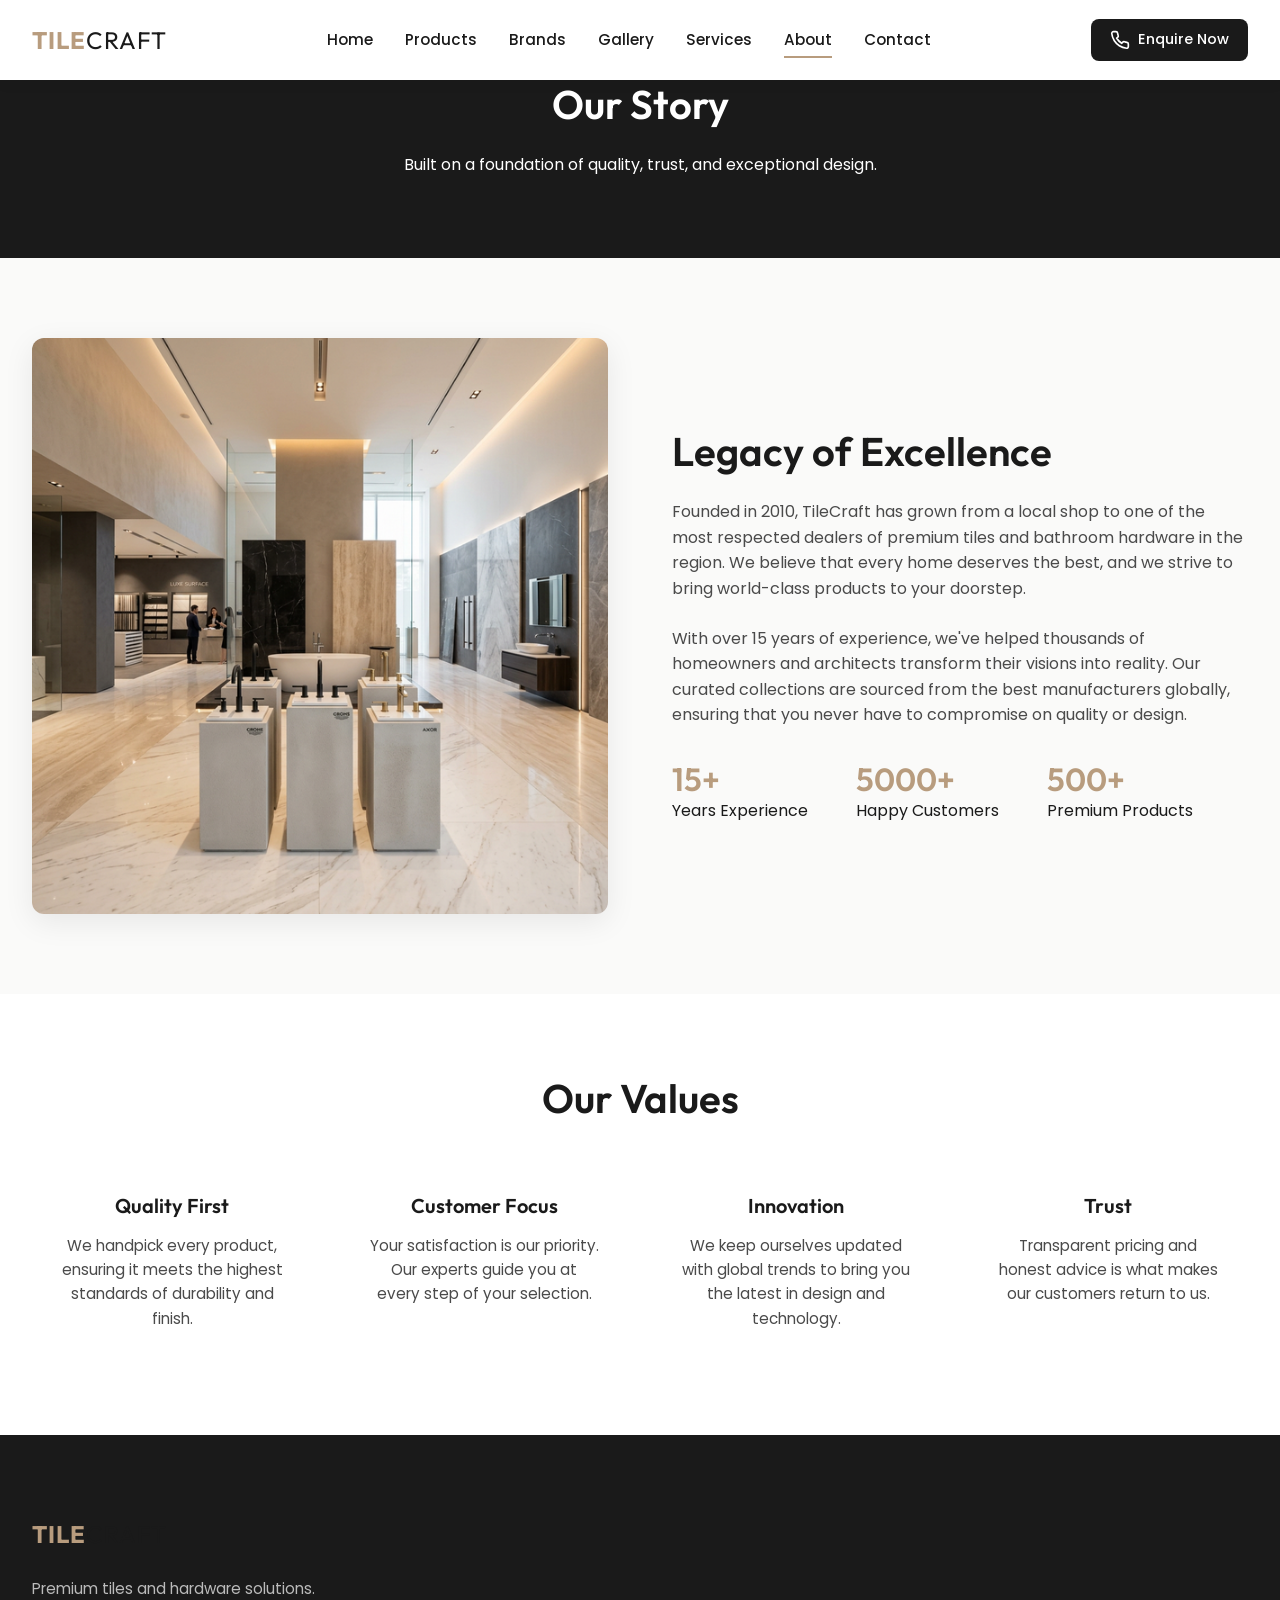
==== about.html @ e50e5b7f "new" ====
<!DOCTYPE html>
<html lang="en">
<head>
    <meta charset="UTF-8">
    <meta name="viewport" content="width=device-width, initial-scale=1.0">
    <title>About Us | Our Story & Mission | TileCraft</title>
    
    <!-- Optimized Font Loading -->
    <link rel="preconnect" href="https://fonts.googleapis.com">
    <link rel="preconnect" href="https://fonts.gstatic.com" crossorigin>
    <link href="https://fonts.googleapis.com/css2?family=Outfit:wght@300;400;500;600;700&family=Poppins:wght@300;400;500;600&display=swap" rel="stylesheet">
    
    <link rel="stylesheet" href="styles/main.css">
</head>
<body>
    <header class="header">
        <div class="container header-content">
            <a href="index.html" class="logo">
                <span class="logo-bold">TILE</span>CRAFT
            </a>
            
            <nav class="nav">
                <ul class="nav-list">
                    <li><a href="index.html">Home</a></li>
                    <li><a href="products.html">Products</a></li>
                    <li><a href="brands.html">Brands</a></li>
                    <li><a href="gallery.html">Gallery</a></li>
                    <li><a href="services.html">Services</a></li>
                    <li><a href="about.html" class="active">About</a></li>
                    <li><a href="contact.html">Contact</a></li>
                </ul>
            </nav>

            <div class="header-actions">
                <a href="tel:+91XXXXXXXXXX" class="phone-link">
                    <svg width="20" height="20" viewBox="0 0 24 24" fill="none" stroke="currentColor" stroke-width="2"><path d="M22 16.92v3a2 2 0 0 1-2.18 2 19.79 19.79 0 0 1-8.63-3.07 19.5 19.5 0 0 1-6-6 19.79 19.79 0 0 1-3.07-8.67A2 2 0 0 1 4.11 2h3a2 2 0 0 1 2 1.72 12.84 12.84 0 0 0 .7 2.81 2 2 0 0 1-.45 2.11L8.09 9.91a16 16 0 0 0 6 6l1.27-1.27a2 2 0 0 1 2.11-.45 12.84 12.84 0 0 0 2.81.7A2 2 0 0 1 22 16.92z"></path></svg>
                    <span>Enquire Now</span>
                </a>
                <button class="mobile-toggle" aria-label="Toggle Menu">
                    <span></span>
                    <span></span>
                    <span></span>
                </button>
            </div>
        </div>
    </header>

    <main>
        <section class="page-header page-header-black">
            <div class="container">
                <h1 class="section-title">Our Story</h1>
                <p>Built on a foundation of quality, trust, and exceptional design.</p>
            </div>
        </section>

        <section class="section-padding">
            <div class="container">
                <div style="display: grid; grid-template-columns: 1fr 1fr; gap: 4rem; align-items: center;">
                    <div>
                        <img src="assets/hero_showroom.png" alt="Our Showroom" style="border-radius: var(--radius-md); box-shadow: var(--shadow-md);">
                    </div>
                    <div>
                        <h2 style="font-size: 2.5rem; margin-bottom: 1.5rem;">Legacy of Excellence</h2>
                        <p style="margin-bottom: 1.5rem; color: var(--text-secondary);">Founded in 2010, TileCraft has grown from a local shop to one of the most respected dealers of premium tiles and bathroom hardware in the region. We believe that every home deserves the best, and we strive to bring world-class products to your doorstep.</p>
                        <p style="margin-bottom: 2rem; color: var(--text-secondary);">With over 15 years of experience, we've helped thousands of homeowners and architects transform their visions into reality. Our curated collections are sourced from the best manufacturers globally, ensuring that you never have to compromise on quality or design.</p>
                        <div style="display: flex; gap: 3rem;">
                            <div>
                                <h3 style="color: var(--accent); font-size: 2rem;">15+</h3>
                                <p>Years Experience</p>
                            </div>
                            <div>
                                <h3 style="color: var(--accent); font-size: 2rem;">5000+</h3>
                                <p>Happy Customers</p>
                            </div>
                            <div>
                                <h3 style="color: var(--accent); font-size: 2rem;">500+</h3>
                                <p>Premium Products</p>
                            </div>
                        </div>
                    </div>
                </div>
            </div>
        </section>

        <section class="section-padding bg-white" style="background: var(--bg-secondary);">
            <div class="container">
                <div class="section-header text-center">
                    <h2 class="section-title">Our Values</h2>
                </div>
                <div class="features-grid">
                    <div class="feature-item">
                        <h3>Quality First</h3>
                        <p>We handpick every product, ensuring it meets the highest standards of durability and finish.</p>
                    </div>
                    <div class="feature-item">
                        <h3>Customer Focus</h3>
                        <p>Your satisfaction is our priority. Our experts guide you at every step of your selection.</p>
                    </div>
                    <div class="feature-item">
                        <h3>Innovation</h3>
                        <p>We keep ourselves updated with global trends to bring you the latest in design and technology.</p>
                    </div>
                    <div class="feature-item">
                        <h3>Trust</h3>
                        <p>Transparent pricing and honest advice is what makes our customers return to us.</p>
                    </div>
                </div>
            </div>
        </section>
    </main>

    <footer class="footer">
        <div class="container footer-grid">
            <div class="footer-brand">
                <a href="index.html" class="logo"><span class="logo-bold">TILE</span>CRAFT</a>
                <p>Premium tiles and hardware solutions.</p>
            </div>
        </div>
    </footer>

    <!-- Mobile Action Bar -->
    <div class="mobile-bar">
        <a href="index.html" class="mobile-item">
            <svg viewBox="0 0 24 24" fill="none" stroke="currentColor" stroke-width="2"><path d="M3 9l9-7 9 7v11a2 2 0 0 1-2 2H5a2 2 0 0 1-2-2z"></path><polyline points="9 22 9 12 15 12 15 22"></polyline></svg>
            <span>Home</span>
        </a>
        <a href="products.html" class="mobile-item">
            <svg viewBox="0 0 24 24" fill="none" stroke="currentColor" stroke-width="2"><rect x="3" y="3" width="7" height="7"></rect><rect x="14" y="3" width="7" height="7"></rect><rect x="14" y="14" width="7" height="7"></rect><rect x="3" y="14" width="7" height="7"></rect></svg>
            <span>Catalog</span>
        </a>
        <a href="tel:+91XXXXXXXXXX" class="mobile-item">
            <svg viewBox="0 0 24 24" fill="none" stroke="currentColor" stroke-width="2"><path d="M22 16.92v3a2 2 0 0 1-2.18 2 19.79 19.79 0 0 1-8.63-3.07 19.5 19.5 0 0 1-6-6 19.79 19.79 0 0 1-3.07-8.67A2 2 0 0 1 4.11 2h3a2 2 0 0 1 2 1.72 12.84 12.84 0 0 0 .7 2.81 2 2 0 0 1-.45 2.11L8.09 9.91a16 16 0 0 0 6 6l1.27-1.27a2 2 0 0 1 2.11-.45 12.84 12.84 0 0 0 2.81.7A2 2 0 0 1 22 16.92z"></path></svg>
            <span>Call</span>
        </a>
        <button class="mobile-item" id="mobileMenuBtn">
            <svg viewBox="0 0 24 24" fill="none" stroke="currentColor" stroke-width="2"><line x1="3" y1="12" x2="21" y2="12"></line><line x1="3" y1="6" x2="21" y2="6"></line><line x1="3" y1="18" x2="21" y2="18"></line></svg>
            <span>Menu</span>
        </button>
    </div>

    <script src="scripts/main.js"></script>
    <div class="nav-overlay"></div>
</body>
</html>
---- styles/main.css ----
/* Google Fonts are now loaded in the HTML <head> for better performance */

:root {
    /* Primary Color Palette */
    --bg-primary: #FAFAF9;
    --bg-secondary: #FFFFFF;
    --text-primary: #1A1A1A;
    --text-secondary: #4A4A4A;
    --accent: #B89C7E; /* Sophisticated earth tone */
    --accent-hover: #9E856A;
    --border: #E5E5E5;
    --success: #2D6A4F;
    
    /* Spacing */
    --space-xs: 0.5rem;
    --space-sm: 1rem;
    --space-md: 1.5rem;
    --space-lg: 3rem;
    --space-xl: 5rem;
    
    /* Shadows */
    --shadow-sm: 0 4px 12px rgba(0,0,0,0.05);
    --shadow-md: 0 8px 30px rgba(0,0,0,0.08);
    
    /* Borders */
    --radius-sm: 8px;
    --radius-md: 12px;
    --radius-lg: 20px;
    
    /* Layout */
    --container-width: 1400px;
    --header-height: 80px;
    
    /* Transitions */
    --transition: all 0.3s ease-in-out;
}

* {
    margin: 0;
    padding: 0;
    box-sizing: border-box;
}

html {
    scroll-behavior: smooth;
}

body {
    font-family: 'Poppins', sans-serif;
    background-color: var(--bg-primary);
    color: var(--text-primary);
    line-height: 1.6;
    overflow-x: hidden;
}

h1, h2, h3, h4, h5, h6 {
    font-family: 'Outfit', sans-serif;
    font-weight: 600;
    line-height: 1.2;
}

a {
    text-decoration: none;
    color: inherit;
    transition: var(--transition);
}

ul {
    list-style: none;
}

img {
    max-width: 100%;
    display: block;
}

.container {
    max-width: var(--container-width);
    margin: 0 auto;
    padding: 0 2rem;
}

/* Reusable Components */
.btn {
    display: inline-flex;
    align-items: center;
    justify-content: center;
    padding: 0.75rem 1.5rem;
    border-radius: var(--radius-sm);
    font-family: 'Outfit', sans-serif;
    font-weight: 500;
    cursor: pointer;
    transition: var(--transition);
    border: none;
    font-size: 1rem;
}

.btn-primary {
    background-color: var(--text-primary);
    color: white;
}

.btn-primary:hover {
    background-color: var(--accent);
}

.btn-outline {
    background-color: transparent;
    border: 1px solid var(--text-primary);
    color: var(--text-primary);
}

.btn-outline:hover {
    background-color: var(--text-primary);
    color: white;
}

.section-padding {
    padding: var(--space-xl) 0;
}

.text-center {
    text-align: center;
}

.section-title {
    font-size: 2.5rem;
    margin-bottom: var(--space-md);
}

.page-header {
    text-align: center;
    padding: var(--space-xl) 0;
    color: white;
}

.page-header-black {
    background-color: var(--text-primary);
}

.page-header-skin {
    background-color: var(--accent);
}

@media (max-width: 768px) {
    .section-title {
        font-size: clamp(1.8rem, 5vw, 3rem);
    }
    h1 {
        font-size: clamp(2.2rem, 8vw, 4rem);
    }
    .container {
        padding: 0 1.5rem;
    }
}

/* Header Styles */
.header {
    position: fixed;
    top: 0;
    left: 0;
    width: 100%;
    height: var(--header-height);
    z-index: 1000;
    transition: var(--transition);
    display: flex;
    align-items: center;
    background-color: var(--bg-secondary);
    box-shadow: var(--shadow-sm);
}

.header.sticky {
    background-color: rgba(255, 255, 255, 0.95);
    backdrop-filter: blur(10px);
}

.header-content {
    display: flex;
    align-items: center;
    justify-content: space-between;
    width: 100%;
}

.logo {
    font-family: 'Outfit', sans-serif;
    font-size: 1.5rem;
    font-weight: 400;
    letter-spacing: 1px;
    color: var(--text-primary);
}

.logo-bold {
    font-weight: 700;
    color: var(--accent);
}

.nav-list {
    display: flex;
    gap: 2rem;
}

.nav-list a {
    font-weight: 500;
    font-size: 0.95rem;
    position: relative;
    padding: 0.5rem 0;
    color: var(--text-primary);
}

.nav-list a::after {
    content: '';
    position: absolute;
    bottom: 0;
    left: 0;
    width: 0;
    height: 2px;
    background-color: var(--accent);
    transition: var(--transition);
}

.nav-list a:hover::after,
.nav-list a.active::after {
    width: 100%;
}

.header-actions {
    display: flex;
    align-items: center;
    gap: 1.5rem;
}

.phone-link {
    display: flex;
    align-items: center;
    gap: 0.5rem;
    background-color: var(--text-primary);
    color: white;
    padding: 0.6rem 1.2rem;
    border-radius: var(--radius-sm);
    font-size: 0.9rem;
    font-weight: 500;
}

.phone-link:hover {
    background-color: var(--accent);
}

.mobile-toggle {
    display: none;
    flex-direction: column;
    gap: 6px;
    background: none;
    border: none;
    cursor: pointer;
}

.mobile-toggle span {
    width: 30px;
    height: 2px;
    background-color: var(--text-primary);
    transition: var(--transition);
}

/* Hero Section Styles */
.hero {
    position: relative;
    height: 100vh;
    min-height: 700px;
    display: flex;
    align-items: center;
    color: white;
    overflow: hidden;
}

.hero-bg {
    position: absolute;
    top: 0;
    left: 0;
    width: 100%;
    height: 100%;
    z-index: -1;
}

.hero-bg::before {
    content: '';
    position: absolute;
    top: 0;
    left: 0;
    width: 100%;
    height: 100%;
    background: linear-gradient(to right, rgba(0,0,0,0.7) 0%, rgba(0,0,0,0.2) 100%);
    z-index: 1;
}

.hero-bg img {
    width: 100%;
    height: 100%;
    object-fit: cover;
}

.hero-tag {
    display: inline-block;
    font-family: 'Outfit', sans-serif;
    font-weight: 600;
    text-transform: uppercase;
    letter-spacing: 2px;
    font-size: 0.9rem;
    color: var(--accent);
    margin-bottom: 1rem;
}

.hero-title {
    font-size: 4rem;
    line-height: 1.1;
    margin-bottom: 1.5rem;
}

.hero-desc {
    font-size: 1.2rem;
    max-width: 600px;
    margin-bottom: 2.5rem;
    opacity: 0.9;
}

.hero-btns {
    display: flex;
    gap: 1.5rem;
}

.hero-btns .btn-outline {
    border-color: white;
    color: white;
}

.hero-btns .btn-outline:hover {
    background-color: white;
    color: var(--text-primary);
}

/* Category Grid Styles */
.category-grid {
    display: grid;
    grid-template-columns: repeat(3, 1fr);
    gap: 2rem;
    margin-top: var(--space-lg);
}

.category-card {
    position: relative;
    border-radius: var(--radius-md);
    overflow: hidden;
    background-color: var(--bg-secondary);
    box-shadow: var(--shadow-sm);
    height: 350px;
    transition: var(--transition);
}

.category-card:hover {
    transform: translateY(-10px);
    box-shadow: var(--shadow-md);
}

.category-img {
    height: 100%;
    width: 100%;
}

.category-img img {
    width: 100%;
    height: 100%;
    object-fit: cover;
    transition: transform 0.5s ease;
}

.category-card:hover .category-img img {
    transform: scale(1.1);
}

.category-info {
    position: absolute;
    bottom: 0;
    left: 0;
    width: 100%;
    padding: var(--space-md);
    background: linear-gradient(to top, rgba(0,0,0,0.8) 0%, transparent 100%);
    color: white;
}

.category-info h3 {
    font-size: 1.5rem;
    margin-bottom: 0.5rem;
}

.category-link {
    font-size: 0.9rem;
    font-weight: 600;
    text-transform: uppercase;
    letter-spacing: 1px;
    border-bottom: 2px solid var(--accent);
}

.promo-card {
    background-color: var(--accent);
    color: white;
    display: flex;
    align-items: center;
    justify-content: center;
    text-align: center;
    padding: var(--space-lg);
}

.promo-content h3 {
    font-size: 1.8rem;
    margin-bottom: 1rem;
}

.promo-content p {
    margin-bottom: 2rem;
    opacity: 0.9;
}

.promo-card .btn-primary {
    background-color: white;
    color: var(--text-primary);
}

/* Footer & WhatsApp */
.footer {
    background-color: #1A1A1A;
    color: white;
    padding: var(--space-xl) 0 var(--space-md);
}

.footer-grid {
    display: grid;
    grid-template-columns: 2fr 1fr 1fr 1.5fr;
    gap: 3rem;
    border-bottom: 1px solid rgba(255,255,255,0.1);
    padding-bottom: var(--space-lg);
}

.footer-brand p {
    margin-top: 1.5rem;
    opacity: 0.7;
    font-size: 0.95rem;
}

.footer-links h4, .footer-contact h4 {
    margin-bottom: 1.5rem;
    font-family: 'Outfit', sans-serif;
    font-size: 1.1rem;
}

.footer-links ul li {
    margin-bottom: 0.8rem;
}

.footer-links ul li a {
    opacity: 0.7;
    font-size: 0.95rem;
}

.footer-links ul li a:hover {
    opacity: 1;
    color: var(--accent);
}

.footer-contact p {
    opacity: 0.7;
    font-size: 0.95rem;
    margin-bottom: 1rem;
}

.footer-bottom {
    padding-top: var(--space-md);
    font-size: 0.9rem;
    opacity: 0.5;
}

.whatsapp-float {
    position: fixed;
    bottom: 30px;
    right: 30px;
    background-color: #25D366;
    width: 60px;
    height: 60px;
    border-radius: 50%;
    display: flex;
    align-items: center;
    justify-content: center;
    box-shadow: 0 4px 15px rgba(0,0,0,0.2);
    z-index: 999;
    transition: var(--transition);
}

.whatsapp-float:hover {
    transform: scale(1.1);
}

/* Featured Products Section */
.bg-white {
    background-color: var(--bg-secondary);
}

.mt-lg {
    margin-top: var(--space-lg);
}

.product-grid {
    display: grid;
    grid-template-columns: repeat(4, 1fr);
    gap: 1.5rem;
    margin-top: var(--space-lg);
}

.product-card {
    background-color: var(--bg-primary);
    border-radius: var(--radius-md);
    overflow: hidden;
    transition: var(--transition);
    border: 1px solid var(--border);
}

.product-card:hover {
    transform: translateY(-5px);
    box-shadow: var(--shadow-sm);
    border-color: var(--accent);
}

.product-img {
    height: 250px;
    position: relative;
    overflow: hidden;
    background-color: #f0f0f0;
}

.product-img img {
    width: 100%;
    height: 100%;
    object-fit: cover;
    transition: transform 0.5s ease;
}

.product-card:hover .product-img img {
    transform: scale(1.05);
}

.product-tag {
    position: absolute;
    top: 15px;
    right: 15px;
    background-color: var(--accent);
    color: white;
    padding: 0.25rem 0.75rem;
    border-radius: 50px;
    font-size: 0.75rem;
    font-weight: 600;
    z-index: 10;
}

.product-content {
    padding: var(--space-md);
}

.product-brand {
    font-size: 0.8rem;
    text-transform: uppercase;
    letter-spacing: 1px;
    color: var(--text-secondary);
    display: block;
    margin-bottom: 0.25rem;
}

.product-content h3 {
    font-size: 1.1rem;
    margin-bottom: 0.5rem;
    white-space: nowrap;
    overflow: hidden;
    text-overflow: ellipsis;
}

.product-meta {
    font-size: 0.85rem;
    color: var(--text-secondary);
    margin-bottom: 1.5rem;
}

.w-100 {
    width: 100%;
}

/* Why Us Section */
.features-grid {
    display: grid;
    grid-template-columns: repeat(4, 1fr);
    gap: 2rem;
    margin-top: var(--space-lg);
}

.feature-item {
    text-align: center;
    padding: var(--space-md);
    transition: var(--transition);
}

.feature-item:hover {
    transform: translateY(-5px);
}

.feature-icon {
    width: 80px;
    height: 80px;
    background-color: var(--bg-secondary);
    border-radius: 50%;
    display: flex;
    align-items: center;
    justify-content: center;
    margin: 0 auto 1.5rem;
    color: var(--accent);
    box-shadow: var(--shadow-sm);
    transition: var(--transition);
}

.feature-item:hover .feature-icon {
    background-color: var(--accent);
    color: white;
}

.feature-item h3 {
    font-size: 1.25rem;
    margin-bottom: 1rem;
}

.feature-item p {
    font-size: 0.95rem;
    color: var(--text-secondary);
}

/* Brand Section */
.brands-showcase {
    background-color: var(--bg-primary);
    padding: var(--space-xl) 0;
}

.brand-showcase-grid {
    display: flex;
    flex-wrap: wrap;
    justify-content: center;
    align-items: center;
    gap: 4rem;
    margin-top: var(--space-lg);
}

.brand-logo-item {
    font-family: 'Outfit', sans-serif;
    font-size: 1.8rem;
    font-weight: 700;
    color: var(--text-secondary);
    opacity: 0.5;
    transition: var(--transition);
    cursor: default;
}

.brand-logo-item:hover {
    opacity: 1;
    color: var(--accent);
}

/* Testimonials Section */
.testimonials {
    background-color: var(--bg-secondary);
}

.testimonial-grid {
    display: grid;
    grid-template-columns: repeat(3, 1fr);
    gap: 2rem;
    margin-top: var(--space-lg);
}

.testimonial-card {
    background-color: var(--bg-primary);
    padding: var(--space-md);
    border-radius: var(--radius-md);
    border: 1px solid var(--border);
    position: relative;
}

.testimonial-text {
    font-size: 1rem;
    color: var(--text-secondary);
    font-style: italic;
    margin-bottom: 1.5rem;
}

.testimonial-author {
    display: flex;
    align-items: center;
    gap: 1rem;
}

.author-info h4 {
    font-size: 1rem;
    margin-bottom: 0.2rem;
}

.author-info p {
    font-size: 0.8rem;
    color: var(--accent);
    font-weight: 600;
}

/* Showroom Preview */
.showroom-preview {
    background-color: var(--bg-primary);
}

.showroom-grid {
    display: grid;
    grid-template-columns: repeat(2, 1fr);
    grid-template-rows: repeat(2, 300px);
    gap: 1.5rem;
    margin-top: var(--space-lg);
}

.showroom-item {
    position: relative;
    border-radius: var(--radius-md);
    overflow: hidden;
}

.showroom-item.large {
    grid-row: span 2;
}

.showroom-item img {
    width: 100%;
    height: 100%;
    object-fit: cover;
}

/* Final CTA */
.final-cta {
    background-color: var(--text-primary);
    color: white;
    text-align: center;
}

.final-cta .section-title {
    color: white;
}

.cta-btns {
    display: flex;
    justify-content: center;
    gap: 1.5rem;
    margin-top: 2rem;
}

/* Responsive Fixes & Mobile Nav */
.nav-overlay {
    position: fixed;
    top: 0;
    left: 0;
    width: 100%;
    height: 100%;
    background: rgba(0, 0, 0, 0.4);
    backdrop-filter: blur(4px);
    z-index: 998;
    opacity: 0;
    visibility: hidden;
    transition: var(--transition);
}

.nav-overlay.active {
    opacity: 1;
    visibility: visible;
}

@media (max-width: 1024px) {
    .testimonial-grid {
        grid-template-columns: repeat(2, 1fr);
    }
}

@media (max-width: 768px) {
    .nav {
        position: fixed;
        top: 0;
        right: -300px; /* Slide in from right */
        width: 300px;
        height: 100vh;
        background-color: var(--bg-secondary);
        z-index: 999;
        transition: 0.4s cubic-bezier(0.165, 0.84, 0.44, 1);
        padding: var(--space-xl) 2rem;
        box-shadow: -5px 0 20px rgba(0,0,0,0.1);
        display: flex;
        flex-direction: column;
    }

    .nav.active {
        right: 0;
    }

    .nav-list {
        flex-direction: column;
        gap: 1.5rem;
        text-align: left;
        margin-top: 2rem;
    }

    .nav-list a {
        font-size: 1.25rem;
        display: block;
        padding: 0.5rem 0;
    }

    .mobile-toggle {
        display: flex;
        position: relative;
        z-index: 1001; /* Stay above nav */
    }

    .mobile-toggle.active span {
        background-color: var(--text-primary);
    }

    .mobile-toggle.active span:nth-child(1) {
        transform: translateY(8px) rotate(45deg);
    }

    .mobile-toggle.active span:nth-child(2) {
        opacity: 0;
    }

    .mobile-toggle.active span:nth-child(3) {
        transform: translateY(-8px) rotate(-45deg);
    }

    /* Grid Fixes */
    .features-grid {
        grid-template-columns: 1fr;
    }

    .product-grid {
        grid-template-columns: repeat(auto-fill, minmax(280px, 1fr));
    }

    .showroom-grid {
        grid-template-columns: 1fr;
        grid-template-rows: auto;
    }
    
    .showroom-item {
        height: 300px;
    }

    .cta-btns {
        flex-direction: column;
        width: 100%;
    }

    .cta-btns .btn {
        width: 100%;
    }

    /* Padding adjustments */
    .section-padding {
        padding: var(--space-lg) 0;
    }
}

@media (max-width: 600px) {
    .testimonial-grid {
        grid-template-columns: 1fr;
    }
    
    .section-title {
        font-size: 1.8rem;
    }
}

/* Mobile Action Bar */
.mobile-bar {
    position: fixed;
    bottom: 0;
    left: 0;
    width: 100%;
    height: 65px;
    background-color: var(--bg-secondary);
    display: none; /* Desktop hidden */
    justify-content: space-around;
    align-items: center;
    box-shadow: 0 -2px 10px rgba(0,0,0,0.05);
    z-index: 1000;
    padding: 0 1rem;
    border-top: 1px solid var(--border);
}

.mobile-item {
    display: flex;
    flex-direction: column;
    align-items: center;
    gap: 4px;
    color: var(--text-secondary);
    font-size: 0.75rem;
    font-weight: 500;
    transition: var(--transition);
    background: none;
    border: none;
    cursor: pointer;
    text-decoration: none;
}

.mobile-item svg {
    width: 24px;
    height: 24px;
}

.mobile-item.active {
    color: var(--accent);
}

/* Floating Filter Button */
.filter-fab {
    position: fixed;
    bottom: 85px;
    right: 20px;
    background-color: var(--text-primary);
    color: white;
    width: 50px;
    height: 50px;
    border-radius: 50%;
    display: none;
    align-items: center;
    justify-content: center;
    box-shadow: var(--shadow-md);
    z-index: 990;
    border: none;
    cursor: pointer;
    transition: var(--transition);
}

@media (max-width: 768px) {
    .mobile-bar {
        display: flex;
    }
    .filter-fab {
        display: flex;
    }
    body {
        padding-bottom: 65px; /* Offset for mobile bar */
    }
    .whatsapp-float {
        bottom: 85px; /* Shift up to avoid bar */
        right: auto;
        left: 20px;
    }

    /* Catalogue Filter Sidebar Mobile */
    .filter-sidebar {
        position: fixed;
        bottom: -100%;
        left: 0;
        width: 100%;
        height: 70vh;
        background-color: var(--bg-secondary);
        z-index: 1001;
        transition: 0.4s cubic-bezier(0.165, 0.84, 0.44, 1);
        padding: 2rem;
        border-radius: 20px 20px 0 0;
        overflow-y: auto;
        box-shadow: 0 -10px 30px rgba(0,0,0,0.1);
    }

    .filter-sidebar.active {
        bottom: 0;
    }
}
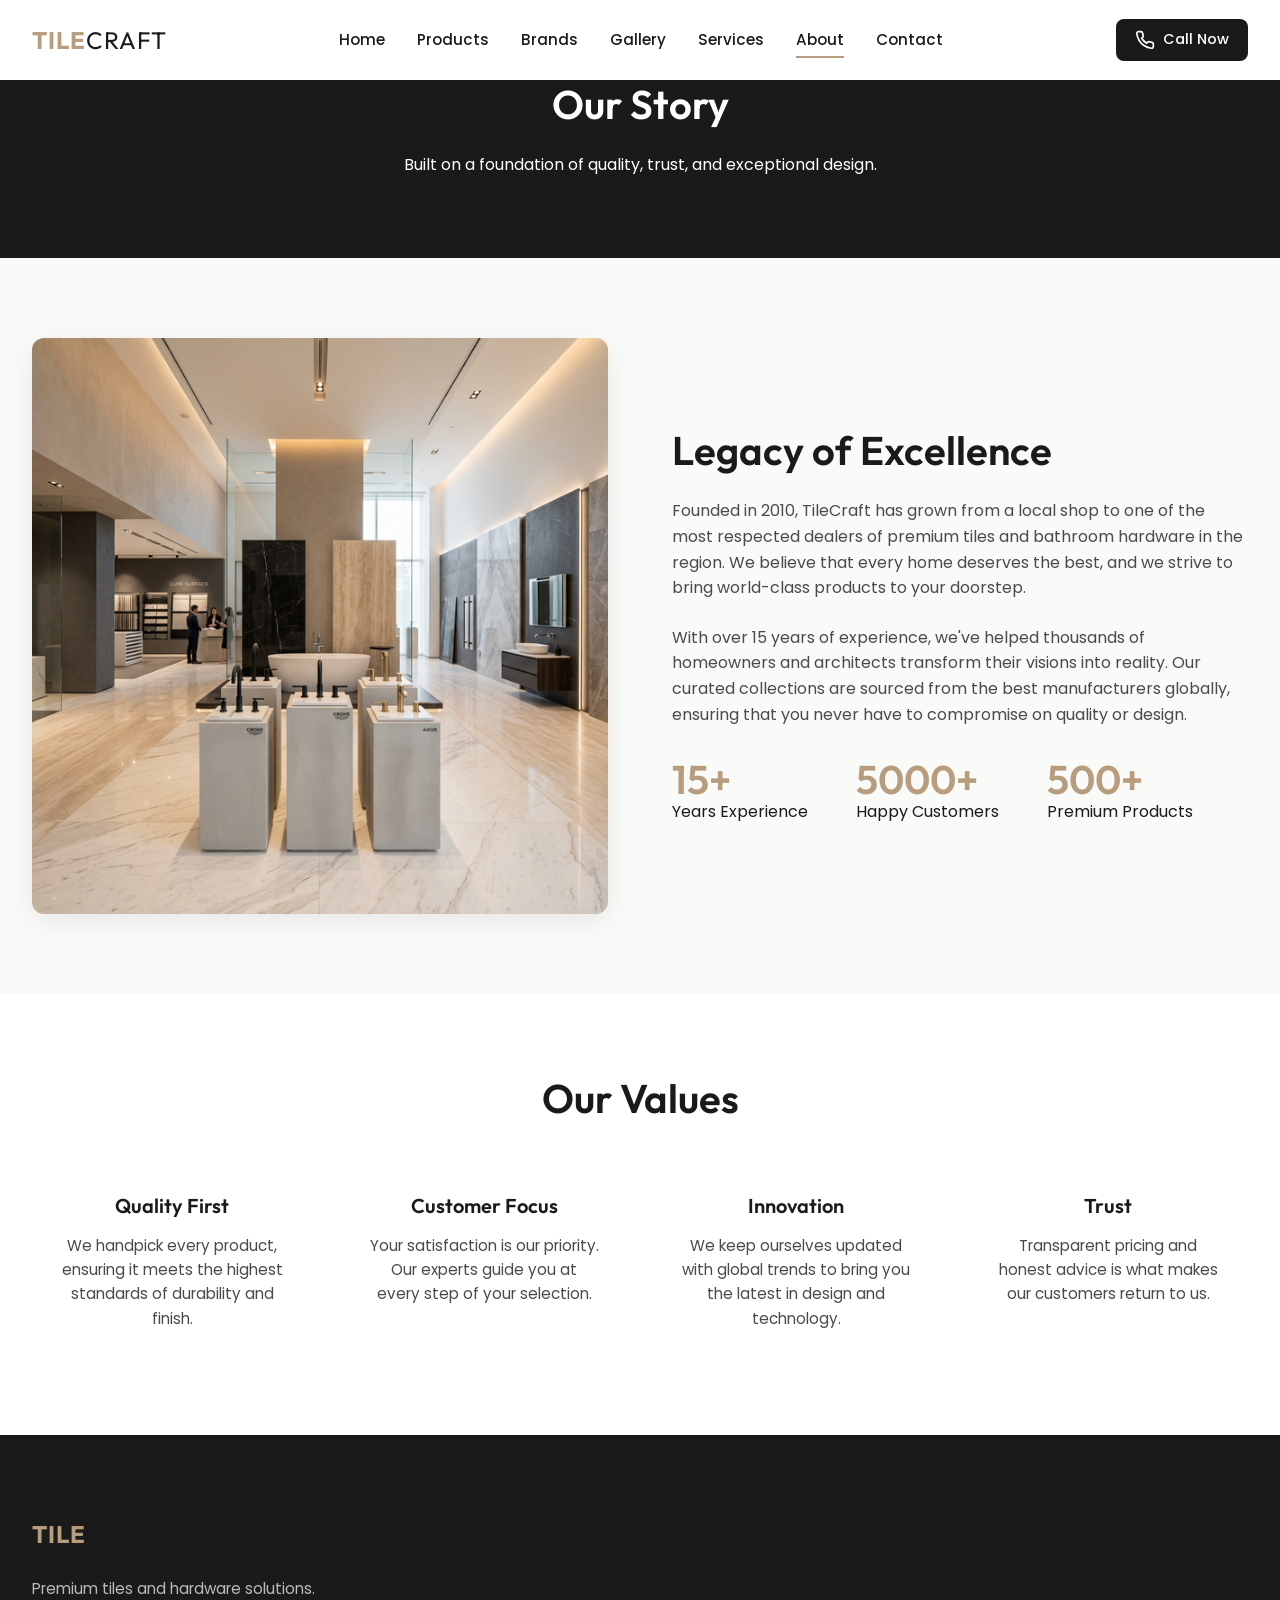
==== commit 08e8509b: "update" ====
--- a/about.html
+++ b/about.html
@@ -11,6 +11,37 @@
     <link href="https://fonts.googleapis.com/css2?family=Outfit:wght@300;400;500;600;700&family=Poppins:wght@300;400;500;600&display=swap" rel="stylesheet">
     
     <link rel="stylesheet" href="styles/main.css">
+    <style>
+        .about-hero {
+            display: grid;
+            grid-template-columns: 1fr 1fr;
+            gap: 4rem;
+            align-items: center;
+        }
+
+        .stats-grid {
+            display: flex;
+            gap: 3rem;
+            margin-top: 2rem;
+        }
+
+        .stat-item h3 {
+            color: var(--accent);
+            font-size: 2.5rem;
+            line-height: 1;
+        }
+
+        @media (max-width: 992px) {
+            .about-hero {
+                grid-template-columns: 1fr;
+                gap: 2rem;
+            }
+            .stats-grid {
+                flex-wrap: wrap;
+                gap: 2rem;
+            }
+        }
+    </style>
 </head>
 <body>
     <header class="header">
@@ -34,7 +65,7 @@
             <div class="header-actions">
                 <a href="tel:+91XXXXXXXXXX" class="phone-link">
                     <svg width="20" height="20" viewBox="0 0 24 24" fill="none" stroke="currentColor" stroke-width="2"><path d="M22 16.92v3a2 2 0 0 1-2.18 2 19.79 19.79 0 0 1-8.63-3.07 19.5 19.5 0 0 1-6-6 19.79 19.79 0 0 1-3.07-8.67A2 2 0 0 1 4.11 2h3a2 2 0 0 1 2 1.72 12.84 12.84 0 0 0 .7 2.81 2 2 0 0 1-.45 2.11L8.09 9.91a16 16 0 0 0 6 6l1.27-1.27a2 2 0 0 1 2.11-.45 12.84 12.84 0 0 0 2.81.7A2 2 0 0 1 22 16.92z"></path></svg>
-                    <span>Enquire Now</span>
+                    <span>Call Now</span>
                 </a>
                 <button class="mobile-toggle" aria-label="Toggle Menu">
                     <span></span>
@@ -55,25 +86,25 @@
 
         <section class="section-padding">
             <div class="container">
-                <div style="display: grid; grid-template-columns: 1fr 1fr; gap: 4rem; align-items: center;">
+                <div class="about-hero">
                     <div>
                         <img src="assets/hero_showroom.png" alt="Our Showroom" style="border-radius: var(--radius-md); box-shadow: var(--shadow-md);">
                     </div>
                     <div>
-                        <h2 style="font-size: 2.5rem; margin-bottom: 1.5rem;">Legacy of Excellence</h2>
+                        <h2 class="section-title" style="margin-bottom: 1.5rem;">Legacy of Excellence</h2>
                         <p style="margin-bottom: 1.5rem; color: var(--text-secondary);">Founded in 2010, TileCraft has grown from a local shop to one of the most respected dealers of premium tiles and bathroom hardware in the region. We believe that every home deserves the best, and we strive to bring world-class products to your doorstep.</p>
                         <p style="margin-bottom: 2rem; color: var(--text-secondary);">With over 15 years of experience, we've helped thousands of homeowners and architects transform their visions into reality. Our curated collections are sourced from the best manufacturers globally, ensuring that you never have to compromise on quality or design.</p>
-                        <div style="display: flex; gap: 3rem;">
-                            <div>
-                                <h3 style="color: var(--accent); font-size: 2rem;">15+</h3>
+                        <div class="stats-grid">
+                            <div class="stat-item">
+                                <h3>15+</h3>
                                 <p>Years Experience</p>
                             </div>
-                            <div>
-                                <h3 style="color: var(--accent); font-size: 2rem;">5000+</h3>
+                            <div class="stat-item">
+                                <h3>5000+</h3>
                                 <p>Happy Customers</p>
                             </div>
-                            <div>
-                                <h3 style="color: var(--accent); font-size: 2rem;">500+</h3>
+                            <div class="stat-item">
+                                <h3>500+</h3>
                                 <p>Premium Products</p>
                             </div>
                         </div>
@@ -132,10 +163,6 @@
             <svg viewBox="0 0 24 24" fill="none" stroke="currentColor" stroke-width="2"><path d="M22 16.92v3a2 2 0 0 1-2.18 2 19.79 19.79 0 0 1-8.63-3.07 19.5 19.5 0 0 1-6-6 19.79 19.79 0 0 1-3.07-8.67A2 2 0 0 1 4.11 2h3a2 2 0 0 1 2 1.72 12.84 12.84 0 0 0 .7 2.81 2 2 0 0 1-.45 2.11L8.09 9.91a16 16 0 0 0 6 6l1.27-1.27a2 2 0 0 1 2.11-.45 12.84 12.84 0 0 0 2.81.7A2 2 0 0 1 22 16.92z"></path></svg>
             <span>Call</span>
         </a>
-        <button class="mobile-item" id="mobileMenuBtn">
-            <svg viewBox="0 0 24 24" fill="none" stroke="currentColor" stroke-width="2"><line x1="3" y1="12" x2="21" y2="12"></line><line x1="3" y1="6" x2="21" y2="6"></line><line x1="3" y1="18" x2="21" y2="18"></line></svg>
-            <span>Menu</span>
-        </button>
     </div>
 
     <script src="scripts/main.js"></script>
--- a/styles/main.css
+++ b/styles/main.css
@@ -822,6 +822,10 @@
         z-index: 1001; /* Stay above nav */
     }
 
+    .phone-link {
+        display: none !important;
+    }
+
     .mobile-toggle.active span {
         background-color: var(--text-primary);
     }
@@ -847,15 +851,6 @@
         grid-template-columns: repeat(auto-fill, minmax(280px, 1fr));
     }
 
-    .showroom-grid {
-        grid-template-columns: 1fr;
-        grid-template-rows: auto;
-    }
-    
-    .showroom-item {
-        height: 300px;
-    }
-
     .cta-btns {
         flex-direction: column;
         width: 100%;
@@ -865,9 +860,68 @@
         width: 100%;
     }
 
+    /* Grid Overhaul for Mobile Stacking */
+    .category-grid {
+        grid-template-columns: 1fr;
+        gap: 1.5rem;
+    }
+
+    .category-card {
+        height: 300px;
+    }
+
+    .product-grid {
+        grid-template-columns: 1fr;
+        gap: 1.5rem;
+    }
+
+    .features-grid {
+        grid-template-columns: 1fr;
+        gap: 1.5rem;
+    }
+
+    .footer-grid {
+        grid-template-columns: 1fr;
+        gap: 2rem;
+    }
+
+    /* Hero Section Mobile Polish */
+    .hero-title {
+        font-size: clamp(2rem, 8vw, 3rem);
+    }
+
+    .hero-desc {
+        font-size: 1rem;
+        max-width: 100%;
+    }
+
+    .hero-btns {
+        flex-direction: column;
+        width: 100%;
+    }
+
+    .hero-btns .btn {
+        width: 100%;
+    }
+
     /* Padding adjustments */
     .section-padding {
         padding: var(--space-lg) 0;
+    }
+}
+
+@media (max-width: 1024px) {
+    .category-grid {
+        grid-template-columns: repeat(2, 1fr);
+    }
+    .product-grid {
+        grid-template-columns: repeat(2, 1fr);
+    }
+    .features-grid {
+        grid-template-columns: repeat(2, 1fr);
+    }
+    .footer-grid {
+        grid-template-columns: repeat(2, 1fr);
     }
 }
 
@@ -976,5 +1030,6 @@
 
     .filter-sidebar.active {
         bottom: 0;
-    }
-}
+        display: block !important;
+    }
+}
